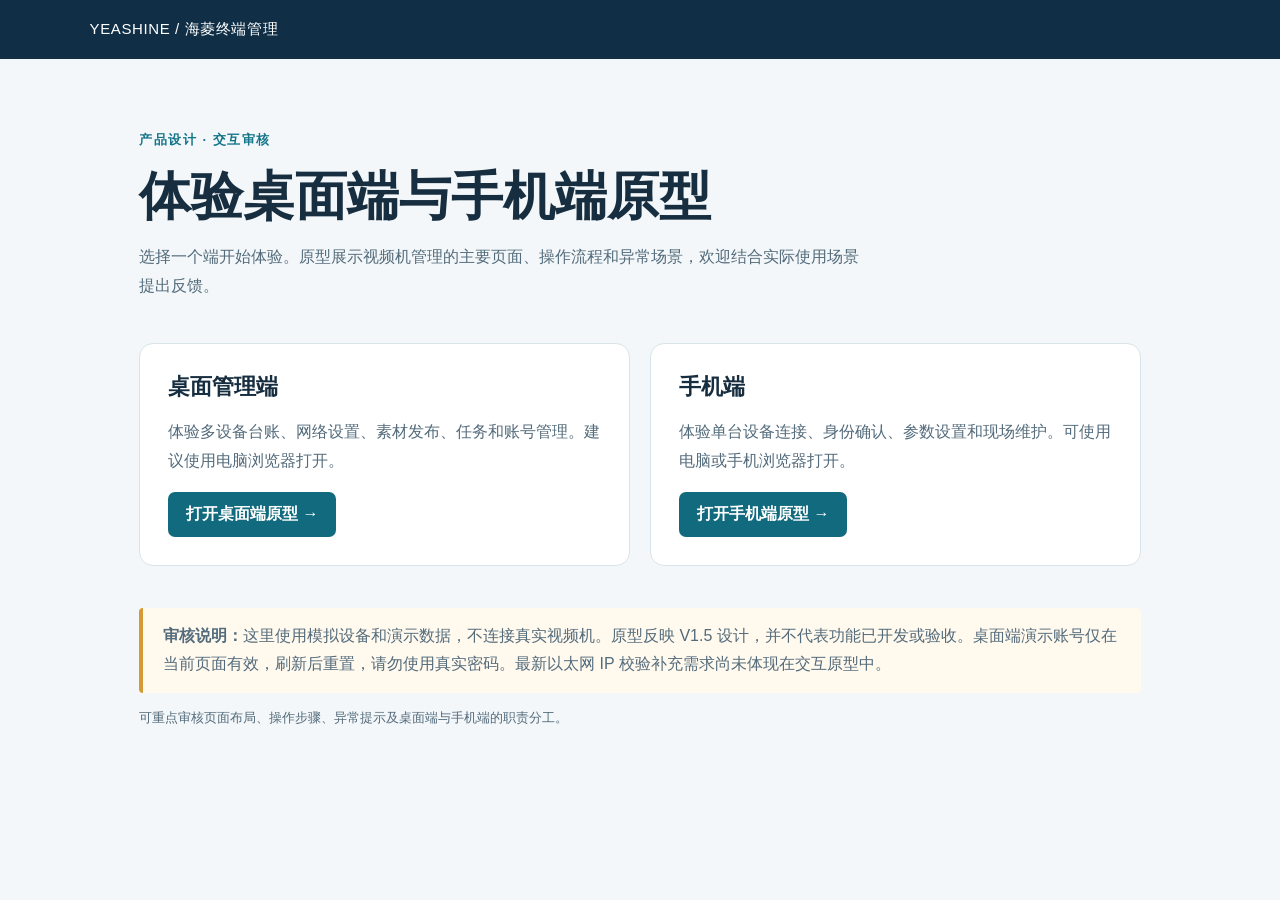
==== index.html @ 7ea87bbd "Prepare operator review experience" ====
<!doctype html>
<html lang="zh-CN"><head><meta charset="utf-8"><meta name="viewport" content="width=device-width,initial-scale=1"><title>海菱视频机管理 · 交互原型审核</title><style>
:root{font-family:-apple-system,BlinkMacSystemFont,"PingFang SC","Microsoft YaHei",sans-serif;color:#172e40;background:#f3f7f9}*{box-sizing:border-box}body{margin:0}header{background:#102f46;color:#fff;padding:20px max(7vw,24px);font-size:15px;letter-spacing:.04em}main{max-width:1050px;margin:auto;padding:72px 24px} .tag{font-size:13px;color:#14758a;font-weight:700;letter-spacing:.12em}h1{font-size:clamp(32px,5vw,52px);margin:16px 0;line-height:1.2}p{line-height:1.8;color:#536b7b}.intro{max-width:720px}.cards{display:grid;grid-template-columns:repeat(auto-fit,minmax(260px,1fr));gap:20px;margin:42px 0}.card{background:#fff;border:1px solid #d8e4e9;border-radius:14px;padding:28px;display:flex;flex-direction:column}.card h2{font-size:22px;margin:0}.card p{flex:1}.button{display:inline-block;background:#116a7d;color:white;padding:12px 18px;border-radius:7px;text-decoration:none;font-weight:600;align-self:flex-start}.button:hover{background:#0c5362}.note{border-left:4px solid #d59a36;background:#fff9ee;padding:14px 20px;border-radius:4px}.note p{margin:0}.small{font-size:13px}a:focus-visible{outline:3px solid #d59a36;outline-offset:4px}
</style></head><body><header>YEASHINE / 海菱终端管理</header><main><div class="tag">产品设计 · 交互审核</div><h1>体验桌面端与手机端原型</h1><p class="intro">选择一个端开始体验。原型展示视频机管理的主要页面、操作流程和异常场景，欢迎结合实际使用场景提出反馈。</p><div class="cards"><section class="card"><h2>桌面管理端</h2><p>体验多设备台账、网络设置、素材发布、任务和账号管理。建议使用电脑浏览器打开。</p><a class="button" href="canvas/index.html">打开桌面端原型 →</a></section><section class="card"><h2>手机端</h2><p>体验单台设备连接、身份确认、参数设置和现场维护。可使用电脑或手机浏览器打开。</p><a class="button" href="mobile/index.html">打开手机端原型 →</a></section></div><div class="note"><p><strong>审核说明：</strong>这里使用模拟设备和演示数据，不连接真实视频机。原型反映 V1.5 设计，并不代表功能已开发或验收。桌面端演示账号仅在当前页面有效，刷新后重置，请勿使用真实密码。最新以太网 IP 校验补充需求尚未体现在交互原型中。</p></div><p class="small">可重点审核页面布局、操作步骤、异常提示及桌面端与手机端的职责分工。</p></main></body></html>
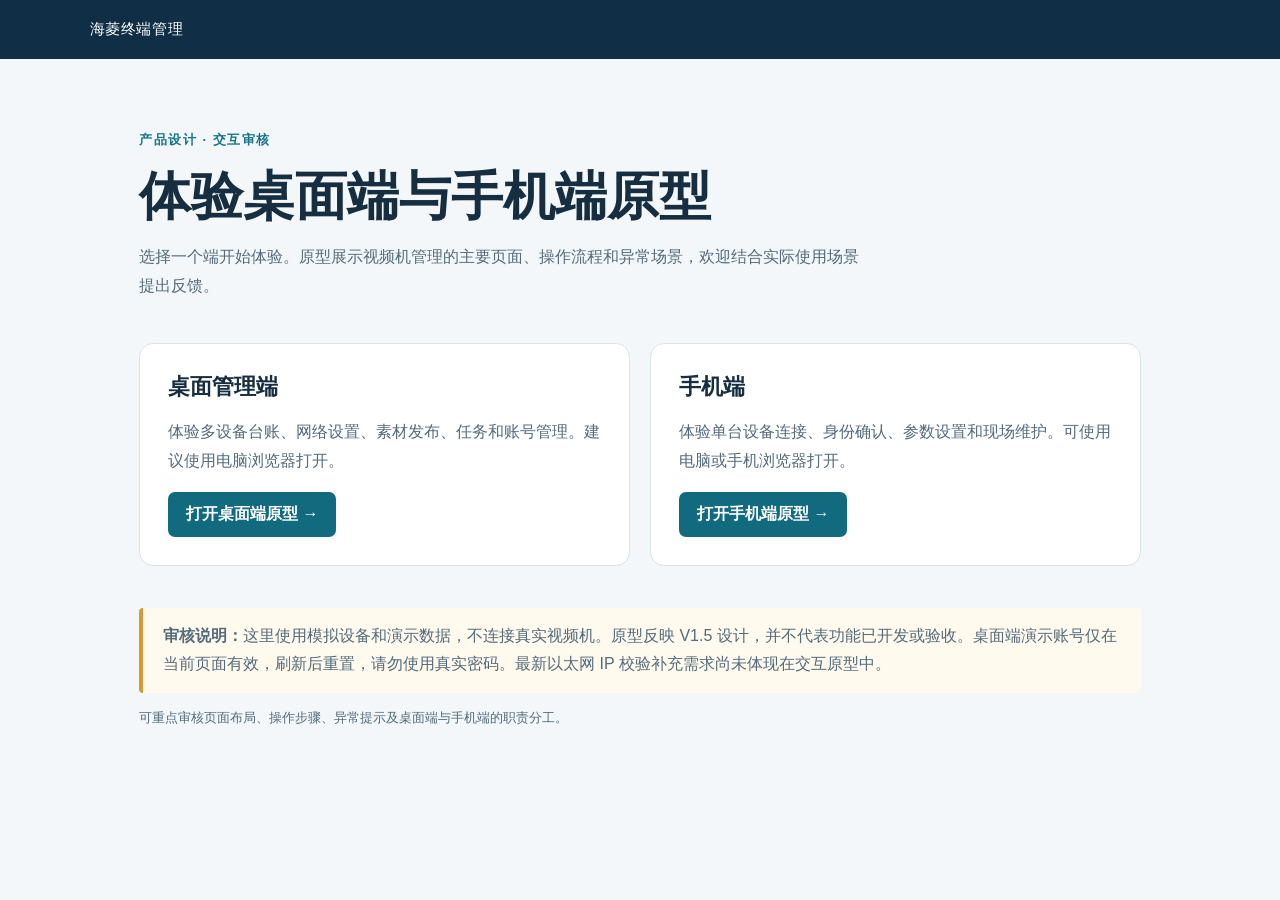
==== commit e57f9a54: "Update visible brand marks" ====
--- a/index.html
+++ b/index.html
@@ -1,4 +1,4 @@
 <!doctype html>
 <html lang="zh-CN"><head><meta charset="utf-8"><meta name="viewport" content="width=device-width,initial-scale=1"><title>海菱视频机管理 · 交互原型审核</title><style>
 :root{font-family:-apple-system,BlinkMacSystemFont,"PingFang SC","Microsoft YaHei",sans-serif;color:#172e40;background:#f3f7f9}*{box-sizing:border-box}body{margin:0}header{background:#102f46;color:#fff;padding:20px max(7vw,24px);font-size:15px;letter-spacing:.04em}main{max-width:1050px;margin:auto;padding:72px 24px} .tag{font-size:13px;color:#14758a;font-weight:700;letter-spacing:.12em}h1{font-size:clamp(32px,5vw,52px);margin:16px 0;line-height:1.2}p{line-height:1.8;color:#536b7b}.intro{max-width:720px}.cards{display:grid;grid-template-columns:repeat(auto-fit,minmax(260px,1fr));gap:20px;margin:42px 0}.card{background:#fff;border:1px solid #d8e4e9;border-radius:14px;padding:28px;display:flex;flex-direction:column}.card h2{font-size:22px;margin:0}.card p{flex:1}.button{display:inline-block;background:#116a7d;color:white;padding:12px 18px;border-radius:7px;text-decoration:none;font-weight:600;align-self:flex-start}.button:hover{background:#0c5362}.note{border-left:4px solid #d59a36;background:#fff9ee;padding:14px 20px;border-radius:4px}.note p{margin:0}.small{font-size:13px}a:focus-visible{outline:3px solid #d59a36;outline-offset:4px}
-</style></head><body><header>YEASHINE / 海菱终端管理</header><main><div class="tag">产品设计 · 交互审核</div><h1>体验桌面端与手机端原型</h1><p class="intro">选择一个端开始体验。原型展示视频机管理的主要页面、操作流程和异常场景，欢迎结合实际使用场景提出反馈。</p><div class="cards"><section class="card"><h2>桌面管理端</h2><p>体验多设备台账、网络设置、素材发布、任务和账号管理。建议使用电脑浏览器打开。</p><a class="button" href="canvas/index.html">打开桌面端原型 →</a></section><section class="card"><h2>手机端</h2><p>体验单台设备连接、身份确认、参数设置和现场维护。可使用电脑或手机浏览器打开。</p><a class="button" href="mobile/index.html">打开手机端原型 →</a></section></div><div class="note"><p><strong>审核说明：</strong>这里使用模拟设备和演示数据，不连接真实视频机。原型反映 V1.5 设计，并不代表功能已开发或验收。桌面端演示账号仅在当前页面有效，刷新后重置，请勿使用真实密码。最新以太网 IP 校验补充需求尚未体现在交互原型中。</p></div><p class="small">可重点审核页面布局、操作步骤、异常提示及桌面端与手机端的职责分工。</p></main></body></html>
+</style></head><body><header>海菱终端管理</header><main><div class="tag">产品设计 · 交互审核</div><h1>体验桌面端与手机端原型</h1><p class="intro">选择一个端开始体验。原型展示视频机管理的主要页面、操作流程和异常场景，欢迎结合实际使用场景提出反馈。</p><div class="cards"><section class="card"><h2>桌面管理端</h2><p>体验多设备台账、网络设置、素材发布、任务和账号管理。建议使用电脑浏览器打开。</p><a class="button" href="canvas/index.html?review=4">打开桌面端原型 →</a></section><section class="card"><h2>手机端</h2><p>体验单台设备连接、身份确认、参数设置和现场维护。可使用电脑或手机浏览器打开。</p><a class="button" href="mobile/index.html?review=4">打开手机端原型 →</a></section></div><div class="note"><p><strong>审核说明：</strong>这里使用模拟设备和演示数据，不连接真实视频机。原型反映 V1.5 设计，并不代表功能已开发或验收。桌面端演示账号仅在当前页面有效，刷新后重置，请勿使用真实密码。最新以太网 IP 校验补充需求尚未体现在交互原型中。</p></div><p class="small">可重点审核页面布局、操作步骤、异常提示及桌面端与手机端的职责分工。</p></main></body></html>
